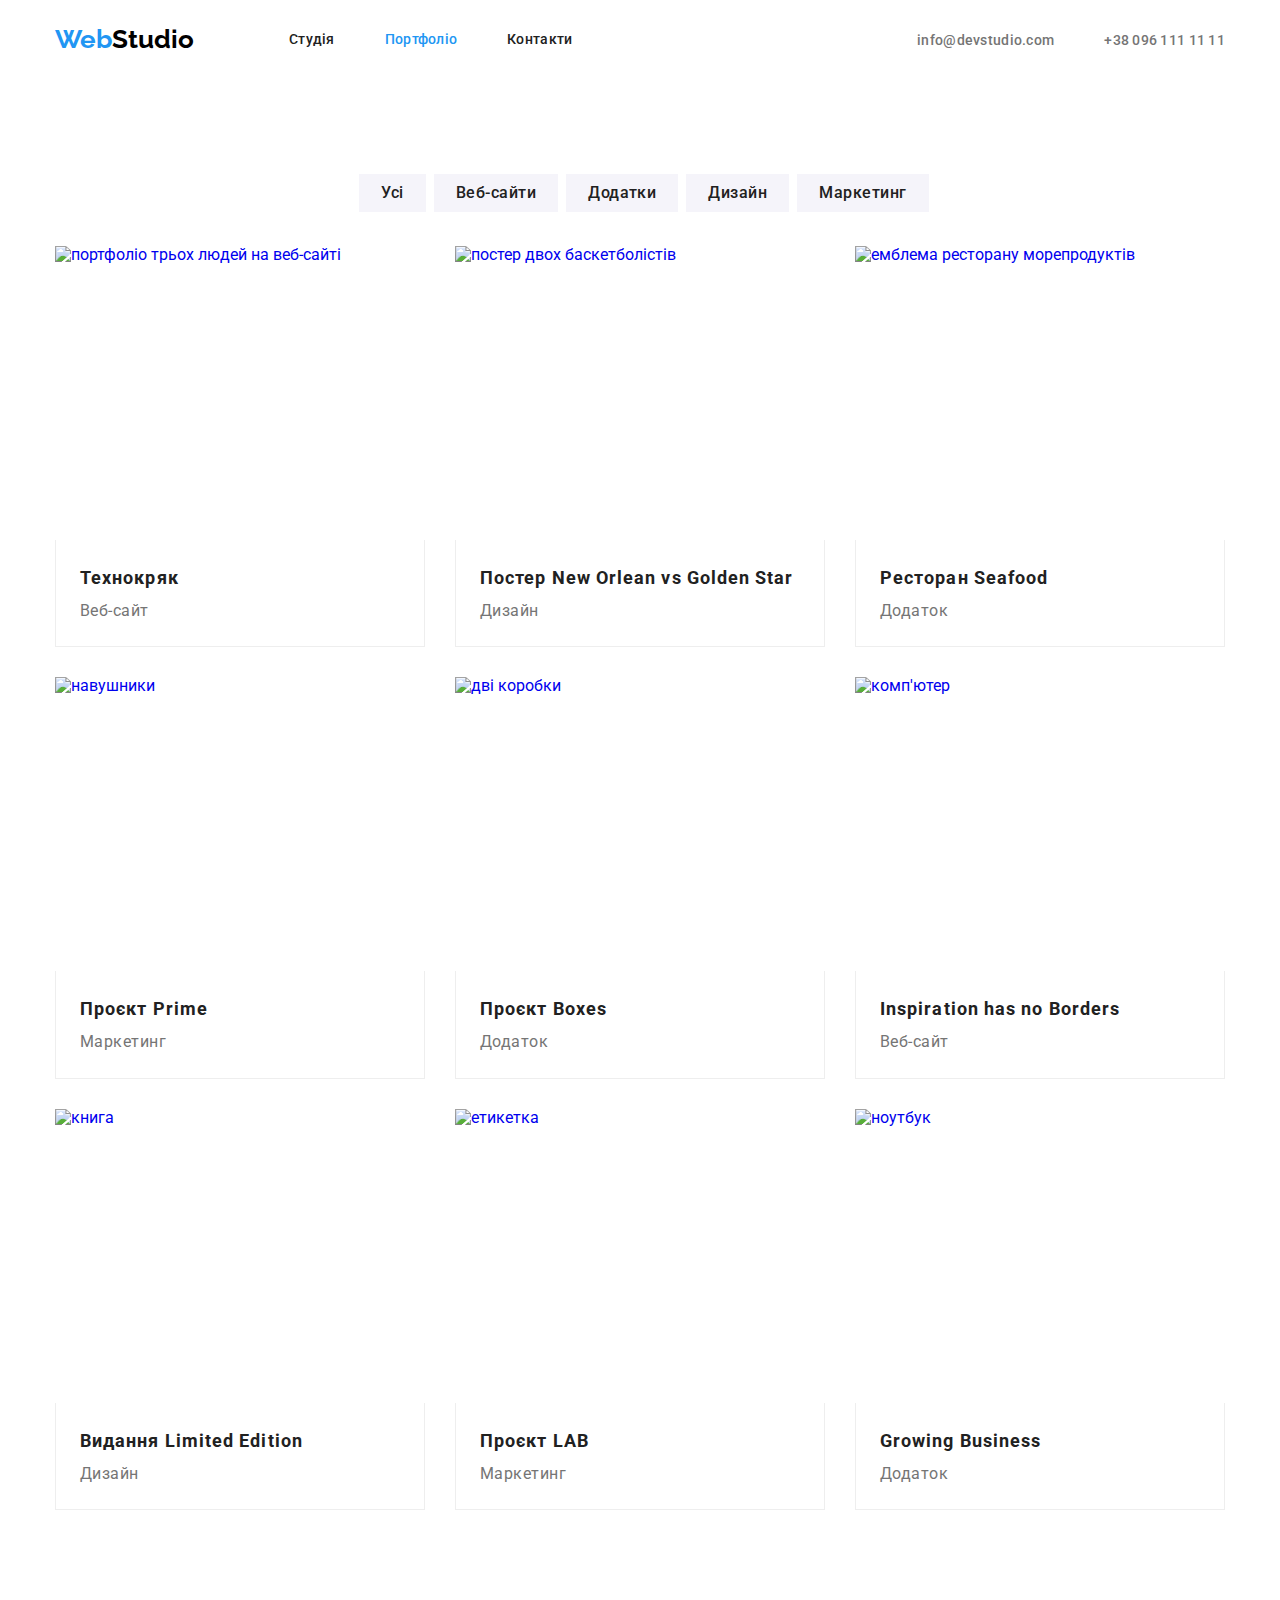
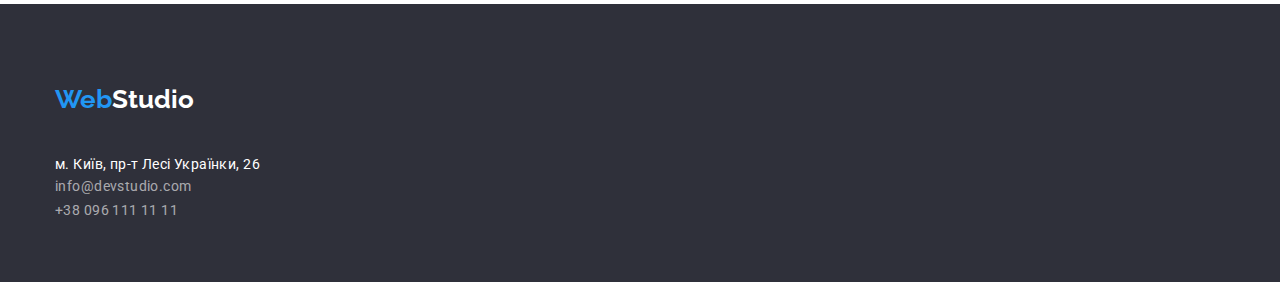
==== portfolio.html @ e8060e4e "created portfolio.html" ====
<!DOCTYPE html>
<html lang="uk">
  <head>
    <meta charset="UTF-8" />
    <meta http-equiv="X-UA-Compatible" content="IE=edge" />
    <meta name="viewport" content="width=device-width, initial-scale=1.0" />
    <link rel="preconnect" href="https://fonts.googleapis.com" />
    <link rel="preconnect" href="https://fonts.gstatic.com" crossorigin />
    <link
      href="https://fonts.googleapis.com/css2?family=Raleway:wght@700&family=Roboto:wght@400;500;700;900&display=swap"
      rel="stylesheet"
    />
    <title>Portfolio</title>
    <link
      rel="stylesheet"
      href="https://cdnjs.cloudflare.com/ajax/libs/modern-normalize/1.1.0/modern-normalize.min.css"
    />
    <link rel="stylesheet" href="./style/style.css"/>
  </head>
  <body>
    <header class="header">
      <div class="container container-header">
        <nav class="header-nav">
          <a href="./index.html" class="logo"
            >Web<span class="logo-studio">Studio</span></a
          >
          <ul class="header-list list">
            <li class="header-item">
              <a href="./index.html" class="header-link link">Студія</a>
            </li>
            <li class="header-item current">
              <a href="./portfolio.html" class="header-link link">Портфоліо</a>
            </li>
            <li class="header-item">
              <a href="" class="header-link link">Контакти</a>
            </li>
          </ul>
        </nav>
        <div class="contacts-wrap">
          <ul class="header-contact list">
            <li>
              <a href="mailto:info@devstudio.com" class="header-mail link"
                >info@devstudio.com</a
              >
            </li>
            <li>
              <a href="tel:+380961111111" class="header-tel link"
                >+38 096 111 11 11</a
              >
            </li>
          </ul>
        </div>
      </div>
    </header>
    <main>
      <section class="portfolio-list">
        <div class="container-list container">
          <ul class="buttons-list list">
            <li class="item-button">
              <button type="button" class="button button-text">Усі</button>
            </li>
            <li class="item-button">
              <button type="button" class="button button-text">
                Веб-сайти
              </button>
            </li>
            <li class="item-button">
              <button type="button" class="button button-text">Додатки</button>
            </li>
            <li class="item-button">
              <button type="button" class="button button-text">Дизайн</button>
            </li>
            <li class="item-button">
              <button type="button" class="button button-text">
                Маркетинг
              </button>
            </li>
          </ul>
          <ul class="projects-list list">
            <li class="content-list">
              <a href="#" class="list-text">
                <img
                  src="./img/technocrat.jpg"
                  alt="портфоліо трьох людей на веб-сайті"
                  width="370"
                  height="294"
                />
                <div class="project-content">
                  <h3 class="project-item">Технокряк</h3>
                  <p class="project-text">Веб-сайт</p>
                </div>
              </a>
            </li>
            <li class="content-list">
              <a href="#" class="list-text"
                ><img
                  src="./img/basketball.jpg"
                  alt="постер двох баскетболістів"
                  width="370"
                  height="294"
                />
                <div class="project-content">
                  <h3 class="project-item">Постер New Orlean vs Golden Star</h3>
                  <p class="project-text">Дизайн</p>
                </div>
              </a>
            </li>
            <li class="content-list">
              <a href="#" class="list-text"
                ><img
                  src="./img/seafood.jpg"
                  alt="емблема ресторану морепродуктів"
                  width="370"
                  height="294"
                />
                <div class="project-content">
                  <h3 class="project-item">Ресторан Seafood</h3>
                  <p class="project-text">Додаток</p>
                </div>
              </a>
            </li>
            <li class="content-list">
              <a href="#" class="list-text"
                ><img
                  src="./img/headphones.jpg"
                  alt="навушники"
                  width="370"
                  height="294"
                />
                <div class="project-content">
                  <h3 class="project-item">Проєкт Prime</h3>
                  <p class="project-text">Маркетинг</p>
                </div>
              </a>
            </li>
            <li class="content-list">
              <a href="#" class="list-text"
                ><img
                  src="./img/boxes.jpg"
                  alt="дві коробки"
                  width="370"
                  height="294"
                />
                <div class="project-content">
                  <h3 class="project-item">Проєкт Boxes</h3>
                  <p class="project-text">Додаток</p>
                </div>
              </a>
            </li>
            <li class="content-list">
              <a href="#" class="list-text"
                ><img
                  src="./img/computer.jpg"
                  alt="комп'ютер"
                  width="370"
                  height="294"
                />
                <div class="project-content">
                  <h3 class="project-item">Inspiration has no Borders</h3>
                  <p class="project-text">Веб-сайт</p>
                </div>
              </a>
            </li>
            <li class="content-list">
              <a href="#" class="list-text"
                ><img
                  src="./img/book.jpg"
                  alt="книга"
                  width="370"
                  height="294"
                />
                <div class="project-content">
                  <h3 class="project-item">Видання Limited Edition</h3>
                  <p class="project-text">Дизайн</p>
                </div>
              </a>
            </li>
            <li class="content-list">
              <a href="#" class="list-text"
                ><img
                  src="./img/label.jpg"
                  alt="етикетка"
                  width="370"
                  height="294"
                />
                <div class="project-content">
                  <h3 class="project-item">Проєкт LAB</h3>
                  <p class="project-text">Маркетинг</p>
                </div>
              </a>
            </li>
            <li class="content-list">
              <a href="#" class="list-text"
                ><img
                  src="./img/laptop.jpg"
                  alt="ноутбук"
                  width="370"
                  height="294"
                />
                <div class="project-content">
                  <h3 class="project-item">Growing Business</h3>
                  <p class="project-text">Додаток</p>
                </div>
              </a>
            </li>
          </ul>
        </div>
      </section>
    </main>
    <footer class="footer">
      <div class="container-footer container">
        <a href="./index.html" class="footer-logo"
          >Web<span class="logo-second">Studio</span></a
        >
        <address class="footer-address">
          <ul class="list">
            <li>
              <a
                href="https://www.google.com/maps/place/%D0%B1%D1%83%D0%BB.+%D0%9B%D0%B5%D1%81%D0%B8+%D0%A3%D0%BA%D1%80%D0%B0%D0%B8%D0%BD%D0%BA%D0%B8,+26,+%D0%9A%D0%B8%D0%B5%D0%B2,+02000/@50.426584,30.5341586,17z/data=!3m1!4b1!4m5!3m4!1s0x40d4cf0e033ecbe9:0x57a4dffefec77da0!8m2!3d50.4265807!4d30.538385"
                target="_blank"
                rel="noopener noreferrer nofollow"
                class="address link"
                >м. Київ, пр-т Лесі Українки, 26</a
              >
            </li>
            <li>
              <a href="mailto:info@devstudio.com" class="footer-mail link"
                >info@devstudio.com</a
              >
            </li>
            <li>
              <a href="tel:+380961111111" class="footer-tel link"
                >+38 096 111 11 11</a
              >
            </li>
          </ul>
        </address>
      </div>
    </footer>
  </body>
</html>
---- style/style.css ----
:root {
    --primary-text-color: #212121;
    --primary-title-color: #ffffff;
    --secondary-text-color: #757575;
    --accent-color: #2196f3;
    --background-color: #2f303a;
}

h1,
h2,
h3,
h4,
h5,
h6,
ul,
p {
    margin: 0;
}

ul {
    padding-left: 0;
}

body {
    font-family: "Roboto", sans-serif;
}

.list {
    list-style: none;
}

.logo {
    font-family: "Raleway", sans-serif;
    font-style: Bold;
    font-weight: 700;
    font-size: 26px;
    line-height: 1.2;
    color: #2196f3;
    text-decoration: none;
    margin-right: 95px;
    display: block;
    padding:  24px 0 25px 0;
}

.logo-studio {
    font-family: "Raleway", sans-serif;
    font-style: Bold;
    font-weight: 700;
    font-size: 26px;
    line-height: 1.2;
    color: #000000;
}

/* Header */

.header {

}

.header-nav {
    display: flex;
    align-items: center;
}

.container {
    width: 1200px;
    margin: 0 auto;
    padding-left: 15px;
    padding-right: 15px;
}

.container-header {
    display: flex;
    align-items: center;
}

.header-list {
    display: flex;
}

.header-item:not(:first-child) {
    margin-left: 50px;
}

.header-link {
    color: var(--primary-text-color);
    font-size: 14px;
    font-weight: 500;
    font-size: 14px;
    line-height: 1.1;
    letter-spacing: 0.02em;
    padding: 32px 0;
    display: block;
}

.link {
    text-decoration: none;
}

.link:hover,
.link:focus,
.current a {
    color: var(--accent-color);
}

.contacts-wrap {
    margin-left: auto;
}

.header-contact {
    display: flex;

}

.header-mail {
    font-weight: 500;
    font-size: 14px;
    line-height: 1.1;
    letter-spacing: 0.02em;
    color: var(--secondary-text-color);
    padding: 32px 0;
}

.header-tel {
    font-weight: 500;
    font-size: 14px;
    line-height: 1.1;
    letter-spacing: 0.02em;
    color: var(--secondary-text-color);
    margin-left: 50px;
    padding: 32px 0;
}

/* Hero section */

.hero {
    background-color: var(--background-color);
    padding-top: 200px;
    padding-bottom: 200px;
}

.wrapper-hero {
    display: flex;
    flex-direction: column;
    align-items: center;
}

.hero-title {
    color: var(--primary-title-color);
    font-weight: 900;
    font-size: 44px;
    line-height: 1.4;
    text-align: center;
    letter-spacing: 0.06em;
    text-transform: uppercase;
    margin-bottom: 30px;
    width: 696px;
}

.hero-button {
    background-color: var(--accent-color);
    cursor: pointer;
    border: none;
}

.hero-button:hover,
.hero-button:focus {
    background-color: #188ce8;
}

.hero-btn-text {
    color: var(--primary-title-color);
    font-weight: 700;
    font-size: 16px;
    line-height: 1.9;
    display: flex;
    align-items: center;
    text-align: center;
    letter-spacing: 0.06em;
    font-family: inherit;
    padding: 10px 32px;
}

/* Наші особливості */

.our-feauters {
    background-color: var(--primary-title-color);
    padding-top: 94px;
    padding-bottom: 94px;
}

.container-feauters {
    
}

.feauters-list {
    display: flex;
}

.feauter {
    flex-basis: calc((100%-90px) / 4)
}

.feauter:not(:first-child) {
    margin-left: 30px;
}

.visually-hidden {
    position: absolute;
    white-space: nowrap;
    width: 1px;
    height: 1px;
    overflow: hidden;
    border: 0;
    padding: 0;
    clip: rect(0 0 0 0);
    clip-path: inset(50%);
    margin: -1px;
}

.feautrs-item {
    color: var(--primary-text-color);
    font-weight: 700;
    font-size: 14px;
    line-height: 1.1;
    letter-spacing: 0.03em;
    text-transform: uppercase;
    margin-bottom: 10px;
}

.feauters-text {
    color: var(--secondary-text-color);
    font-weight: 400;
    font-size: 14px;
    line-height: 1.7;
    letter-spacing: 0.03em;
}

/* Чим ми займаємось */

.gallery-item {
    color: var(--primary-text-color);
    font-weight: 700;
    font-size: 36px;
    line-height: 1.2;
    text-align: center;
    letter-spacing: 0.03em;
    margin-bottom: 50px;
}

.gallery-img {
    flex-basis: calc((100%-60px) / 3);
}

.gallery-img:not(:first-child) {
    margin-left: 30px;
}

.container-gallery {
    padding-bottom: 94px;
}

.list-gallery {
    display: flex;
}

/* Наша команда */
.team {
    background-color: #f5f4fa;
}

.container-team {}

.team-section {
    display: flex;
    padding-bottom: 94px;
}

.our-team {
    color: var(--primary-text-color);
    font-weight: 700;
    font-size: 36px;
    line-height: 1.2;
    text-align: center;
    letter-spacing: 0.03em;
    padding-bottom: 50px;
}

.team-item {
    font-weight: 500;
    font-size: 16px;
    line-height: 1.2;
    margin-bottom: 10px;
}

.team-text {
    color: var(--secondary-text-color);
    font-weight: 400;
    font-size: 16px;
    line-height: 1.2;
    letter-spacing: 0.03em;
}

.team-list {
    background-color: #ffffff;
    flex-basis: calc((100%-90px) / 4);
    box-shadow: 0px 1px 3px rgba(0, 0, 0, 0.12), 0px 1px 1px rgba(0, 0, 0, 0.14), 0px 2px 1px rgba(0, 0, 0, 0.2);
    border-radius: 0px 0px 4px 4px;
    display: flex;
    flex-direction: column;
    align-items: center;
}

.team-list:not(:first-child) {
    margin-left: 30px;
}

.team-content {
    padding: 30px 0;
    text-align: center;
}

/* Footer */

.footer {
    background-color: var(--background-color);
    padding: 60px 0;
}

.container-footer {
    
}

.footer-logo {
    font-family: "Raleway", sans-serif;
    font-style: Bold;
    font-weight: 700;
    font-size: 26px;
    line-height: 1.2;
    color: #2196f3;
    text-decoration: none;
    display: inline-block;
    margin: 20px 0;
}

.logo-second {
    font-family: "Raleway", sans-serif;
    font-style: Bold;
    font-weight: 700;
    font-size: 26px;
    line-height: 1.2;
    color: #ffffff;
}

.address {
    color: #ffffff;
    font-style: normal;
    font-weight: 400;
    font-size: 14px;
    line-height: 1.2;
    letter-spacing: 0.03em;
}

.footer-address {
    margin-top: 20px;
}

.footer-mail,
.footer-tel {
    font-style: normal;
    font-weight: 400;
    font-size: 14px;
    line-height: 24px;
    letter-spacing: 0.03em;
    color: rgba(255, 255, 255, 0.6);
}

/* Портфоліо */

.portfolio-list {
    padding: 94px 0;
}

.button {
    background: #f5f4fa;
    border: none;
    cursor: pointer;
    margin-left: 8px;
}

.buttons-list {
    display: flex;
    justify-content: center;
    margin-bottom: 34px;
}

.projects-list {
    display: flex;
    flex-wrap: wrap;
    margin-right: -30px;
    margin-bottom: -30px;
}

.content-list {
    flex-basis: calc(100% / 3 -30px);
    margin-bottom: 30px;
   margin-right: 30px;
}

.button-text {
    font-family: inherit;
    font-weight: 500;
    font-size: 16px;
    line-height: 1.6;
    letter-spacing: 0.03em;
    color: var(--primary-text-color);
    padding: 6px 22px;
}

.project-item {
    color: var(--primary-text-color);
    font-weight: 700;
    font-size: 18px;
    line-height: 2;
    letter-spacing: 0.06em;
}

.project-text {
    color: var(--secondary-text-color);
    font-weight: 400;
    font-size: 16px;
    line-height: 1.9;
    letter-spacing: 0.03em;
}

.button:hover,
.button:focus {
    background: var(--accent-color);
    color: var(--primary-title-color);
}

.list-text {
    text-decoration: none;
}

img {
    display: block;
    max-width: 100%;
}

.project-content {
    padding: 20px 24px;
    border: 1px solid #EEEEEE;
    border-top: none;
}
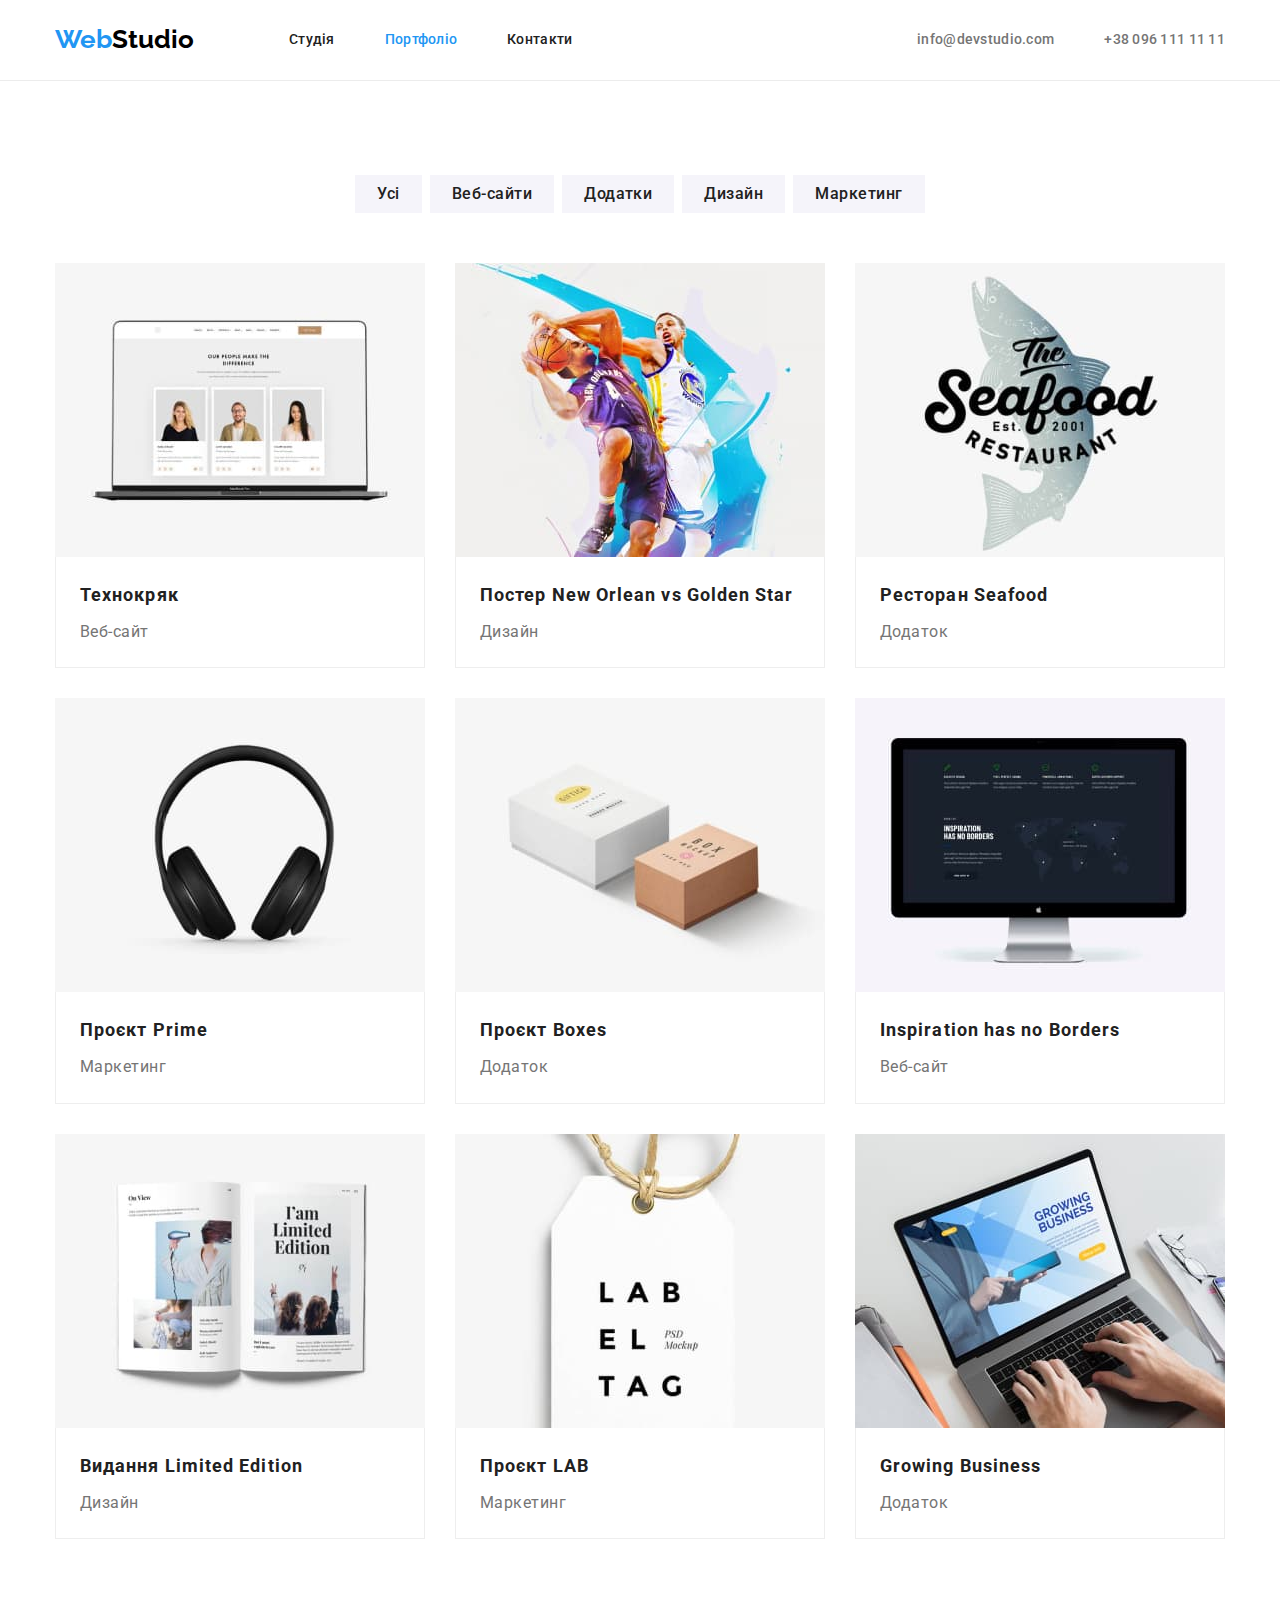
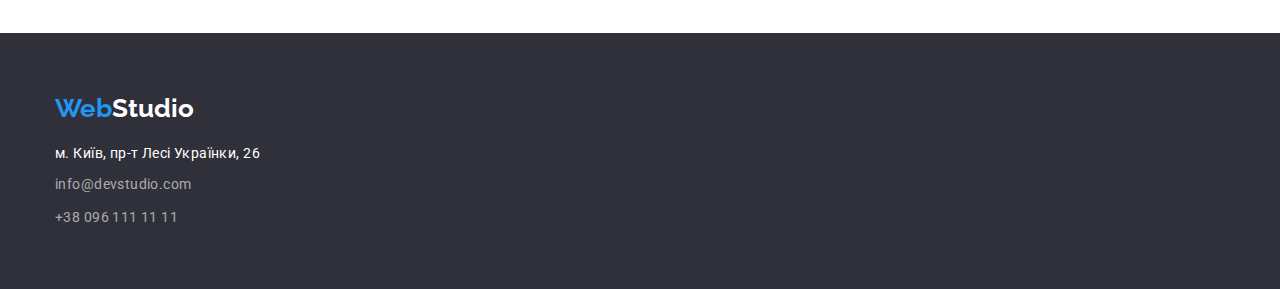
==== commit 3fe90828: "added  new classes" ====
--- a/portfolio.html
+++ b/portfolio.html
@@ -1,4 +1,4 @@
-<!DOCTYPE html>
+ <!DOCTYPE html>
 <html lang="uk">
   <head>
     <meta charset="UTF-8" />
@@ -214,7 +214,7 @@
         >
         <address class="footer-address">
           <ul class="list">
-            <li>
+            <li class="address-list">
               <a
                 href="https://www.google.com/maps/place/%D0%B1%D1%83%D0%BB.+%D0%9B%D0%B5%D1%81%D0%B8+%D0%A3%D0%BA%D1%80%D0%B0%D0%B8%D0%BD%D0%BA%D0%B8,+26,+%D0%9A%D0%B8%D0%B5%D0%B2,+02000/@50.426584,30.5341586,17z/data=!3m1!4b1!4m5!3m4!1s0x40d4cf0e033ecbe9:0x57a4dffefec77da0!8m2!3d50.4265807!4d30.538385"
                 target="_blank"
@@ -223,12 +223,12 @@
                 >м. Київ, пр-т Лесі Українки, 26</a
               >
             </li>
-            <li>
+            <li class="address-list">
               <a href="mailto:info@devstudio.com" class="footer-mail link"
                 >info@devstudio.com</a
               >
             </li>
-            <li>
+            <li class="address-list">
               <a href="tel:+380961111111" class="footer-tel link"
                 >+38 096 111 11 11</a
               >
--- a/style/style.css
+++ b/style/style.css
@@ -39,7 +39,7 @@
     text-decoration: none;
     margin-right: 95px;
     display: block;
-    padding:  24px 0 25px 0;
+    padding: 24px 0 25px 0;
 }
 
 .logo-studio {
@@ -54,11 +54,11 @@
 /* Header */
 
 .header {
-
+    border-bottom: 1px solid #ECECEC;
 }
 
 .header-nav {
-    display: flex;
+    display: flex; 
     align-items: center;
 }
 
@@ -119,6 +119,7 @@
     letter-spacing: 0.02em;
     color: var(--secondary-text-color);
     padding: 32px 0;
+    display: block;
 }
 
 .header-tel {
@@ -129,6 +130,7 @@
     color: var(--secondary-text-color);
     margin-left: 50px;
     padding: 32px 0;
+    display: block;
 }
 
 /* Hero section */
@@ -137,12 +139,17 @@
     background-color: var(--background-color);
     padding-top: 200px;
     padding-bottom: 200px;
+    background-image: linear-gradient(rgba(47, 48, 58, 0.4), rgba(47, 48, 58, 0.4)), url(../img/hero/Img.jpg);
+    background-repeat: no-repeat;
+    background-size: cover;
+    
 }
 
 .wrapper-hero {
     display: flex;
     flex-direction: column;
     align-items: center;
+   
 }
 
 .hero-title {
@@ -173,9 +180,6 @@
     font-weight: 700;
     font-size: 16px;
     line-height: 1.9;
-    display: flex;
-    align-items: center;
-    text-align: center;
     letter-spacing: 0.06em;
     font-family: inherit;
     padding: 10px 32px;
@@ -189,9 +193,7 @@
     padding-bottom: 94px;
 }
 
-.container-feauters {
-    
-}
+.container-feauters {}
 
 .feauters-list {
     display: flex;
@@ -267,13 +269,13 @@
 /* Наша команда */
 .team {
     background-color: #f5f4fa;
-}
-
-.container-team {}
+    padding: 94px 0;
+}
+
+
 
 .team-section {
     display: flex;
-    padding-bottom: 94px;
 }
 
 .our-team {
@@ -283,7 +285,7 @@
     line-height: 1.2;
     text-align: center;
     letter-spacing: 0.03em;
-    padding-bottom: 50px;
+    margin-bottom: 50px;
 }
 
 .team-item {
@@ -299,6 +301,28 @@
     font-size: 16px;
     line-height: 1.2;
     letter-spacing: 0.03em;
+    margin-bottom: 16px;
+}
+
+
+.our-team-social {
+display: flex;
+gap: 10px;
+}
+
+.social-link{ 
+    background: #f5d0d0;
+    border-radius: 50%;
+    display: flex;
+    justify-content: center;
+width: 44px;
+height: 44px;
+}
+
+.icon-link {
+    width: 20px;
+    height: 20px;
+    display: inline-block;
 }
 
 .team-list {
@@ -327,25 +351,23 @@
     padding: 60px 0;
 }
 
-.container-footer {
-    
-}
+.address-list:not(:first-child) {
+    margin-top: 9px;
+} 
 
 .footer-logo {
     font-family: "Raleway", sans-serif;
-    font-style: Bold;
     font-weight: 700;
     font-size: 26px;
     line-height: 1.2;
-    color: #2196f3;
+    color: var(--accent-color);
     text-decoration: none;
     display: inline-block;
-    margin: 20px 0;
+
 }
 
 .logo-second {
     font-family: "Raleway", sans-serif;
-    font-style: Bold;
     font-weight: 700;
     font-size: 26px;
     line-height: 1.2;
@@ -375,6 +397,7 @@
     color: rgba(255, 255, 255, 0.6);
 }
 
+
 /* Портфоліо */
 
 .portfolio-list {
@@ -385,26 +408,26 @@
     background: #f5f4fa;
     border: none;
     cursor: pointer;
-    margin-left: 8px;
-}
+}
+
+.item-button:not(:first-child) {
+    margin-left: 8px
+}       
 
 .buttons-list {
     display: flex;
     justify-content: center;
-    margin-bottom: 34px;
+    margin-bottom: 50px;
 }
 
 .projects-list {
     display: flex;
     flex-wrap: wrap;
-    margin-right: -30px;
-    margin-bottom: -30px;
+    gap: 30px;
 }
 
 .content-list {
-    flex-basis: calc(100% / 3 -30px);
-    margin-bottom: 30px;
-   margin-right: 30px;
+    
 }
 
 .button-text {
@@ -423,6 +446,7 @@
     font-size: 18px;
     line-height: 2;
     letter-spacing: 0.06em;
+    margin-bottom: 4px;
 }
 
 .project-text {
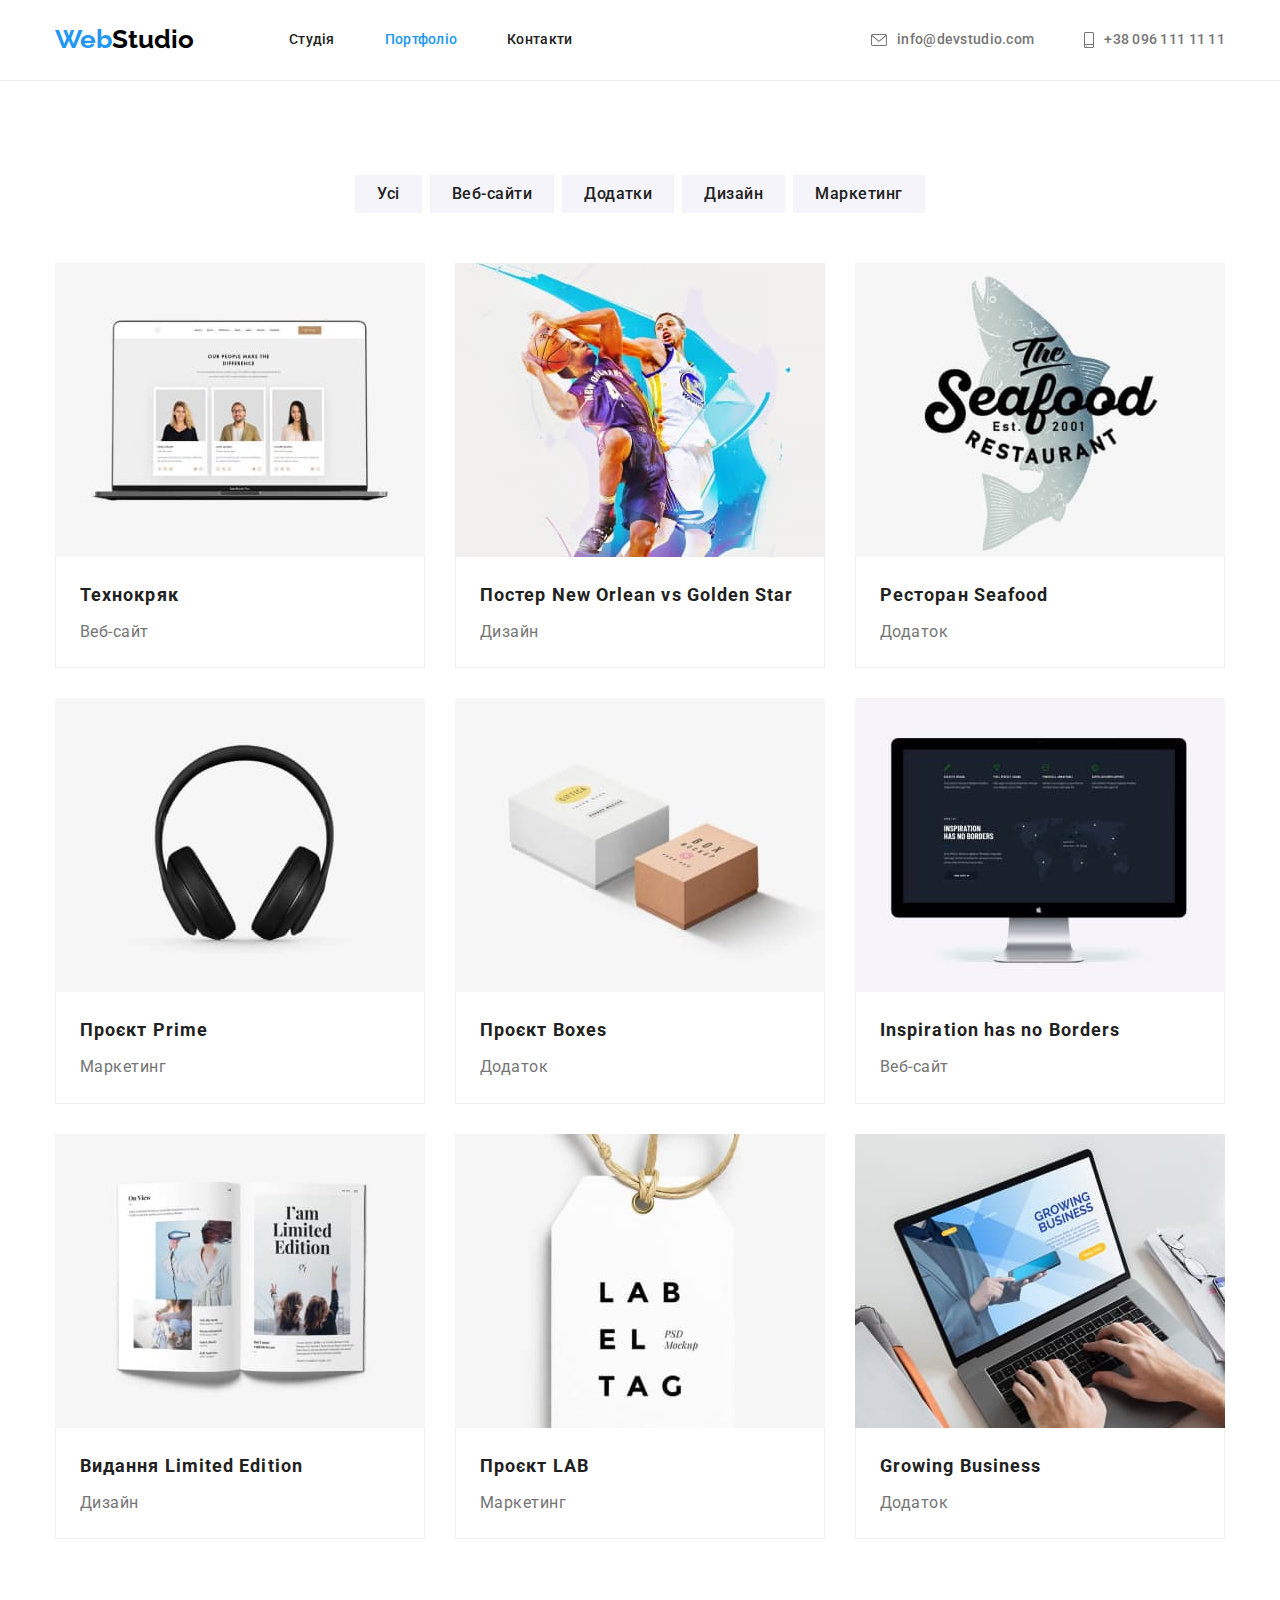
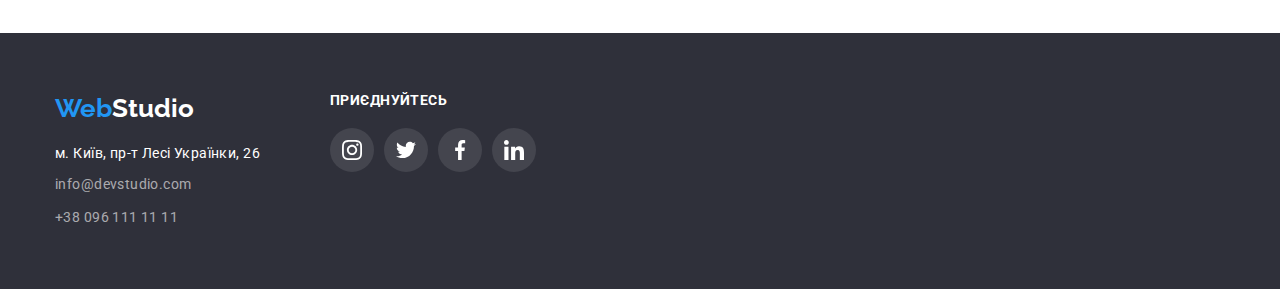
==== commit 518bd709: "update portfolio.html" ====
--- a/portfolio.html
+++ b/portfolio.html
@@ -1,4 +1,4 @@
- <!DOCTYPE html>
+<!DOCTYPE html>
 <html lang="uk">
   <head>
     <meta charset="UTF-8" />
@@ -15,7 +15,7 @@
       rel="stylesheet"
       href="https://cdnjs.cloudflare.com/ajax/libs/modern-normalize/1.1.0/modern-normalize.min.css"
     />
-    <link rel="stylesheet" href="./style/style.css"/>
+    <link rel="stylesheet" href="./style/style.css" />
   </head>
   <body>
     <header class="header">
@@ -38,15 +38,21 @@
         </nav>
         <div class="contacts-wrap">
           <ul class="header-contact list">
-            <li>
-              <a href="mailto:info@devstudio.com" class="header-mail link"
-                >info@devstudio.com</a
-              >
-            </li>
-            <li>
-              <a href="tel:+380961111111" class="header-tel link"
-                >+38 096 111 11 11</a
-              >
+            <li class="contact-list">
+              <div class="contact-icon">
+                <a href="mailto:info@devstudio.com" class="header-mail link"
+                  ><svg class="mail" width="16" height="12">
+                    <use href="./img/sprite.svg#icon-mail"></use></svg> info@devstudio.com</a
+                >
+              </div>
+            </li>
+            <li class="contact-list">
+              <div class="">
+                <a href="tel:+380961111111" class="header-tel link"
+                  ><svg class="telephone" width="10" height="16">
+                    <use href="./img/sprite.svg#icon-smartphone"></use></svg> +38 096 111 11 11</a
+                >
+              </div>
             </li>
           </ul>
         </div>
@@ -208,34 +214,68 @@
       </section>
     </main>
     <footer class="footer">
-      <div class="container-footer container">
-        <a href="./index.html" class="footer-logo"
-          >Web<span class="logo-second">Studio</span></a
-        >
-        <address class="footer-address">
-          <ul class="list">
-            <li class="address-list">
-              <a
-                href="https://www.google.com/maps/place/%D0%B1%D1%83%D0%BB.+%D0%9B%D0%B5%D1%81%D0%B8+%D0%A3%D0%BA%D1%80%D0%B0%D0%B8%D0%BD%D0%BA%D0%B8,+26,+%D0%9A%D0%B8%D0%B5%D0%B2,+02000/@50.426584,30.5341586,17z/data=!3m1!4b1!4m5!3m4!1s0x40d4cf0e033ecbe9:0x57a4dffefec77da0!8m2!3d50.4265807!4d30.538385"
-                target="_blank"
-                rel="noopener noreferrer nofollow"
-                class="address link"
-                >м. Київ, пр-т Лесі Українки, 26</a
-              >
-            </li>
-            <li class="address-list">
-              <a href="mailto:info@devstudio.com" class="footer-mail link"
-                >info@devstudio.com</a
-              >
-            </li>
-            <li class="address-list">
-              <a href="tel:+380961111111" class="footer-tel link"
-                >+38 096 111 11 11</a
-              >
-            </li>
-          </ul>
-        </address>
+      <div class="footer-list  container">
+        <div class="container-footer">
+          <a href="./index.html" class="footer-logo"
+            >Web<span class="logo-second">Studio</span></a
+          >
+          <address class="footer-address">
+            <ul class="list">
+              <li class="address-list">
+                <a
+                  href="https://www.google.com/maps/place/%D0%B1%D1%83%D0%BB.+%D0%9B%D0%B5%D1%81%D0%B8+%D0%A3%D0%BA%D1%80%D0%B0%D0%B8%D0%BD%D0%BA%D0%B8,+26,+%D0%9A%D0%B8%D0%B5%D0%B2,+02000/@50.426584,30.5341586,17z/data=!3m1!4b1!4m5!3m4!1s0x40d4cf0e033ecbe9:0x57a4dffefec77da0!8m2!3d50.4265807!4d30.538385"
+                  target="_blank"
+                  rel="noopener noreferrer nofollow"
+                  class="address link"
+                  >м. Київ, пр-т Лесі Українки, 26</a
+                >
+              </li>
+              <li class="address-list">
+                <a href="mailto:info@devstudio.com" class="footer-mail link"
+                  >info@devstudio.com</a
+                >
+              </li>
+              <li class="address-list">
+                <a href="tel:+380961111111" class="footer-tel link"
+                  >+38 096 111 11 11</a
+                >
+              </li>
+            </ul>
+          </address>
+        </div>
+        <div class="join-in">
+        <p class="item-svg">Приєднуйтесь</p>
+        <ul class="join list">
+          <li class="">
+            <a href="" class="join-link">
+              <svg class="join-icon">
+                <use href="./img/sprite.svg#icon-instagram"></use>
+              </svg>
+            </a>
+          </li>
+          <li class="">
+            <a href="" class="join-link">
+              <svg class="join-icon">
+                <use href="./img/sprite.svg#icon-twitter"></use>
+              </svg>
+            </a>
+          </li>
+          <li class="">
+            <a href="" class="join-link">
+              <svg class="join-icon">
+                <use href="./img/sprite.svg#icon-facebook"></use>
+              </svg>
+            </a>
+          </li>
+          <li class="">
+            <a href="" class="join-link"
+              ><svg class="join-icon">
+                <use href="./img/sprite.svg#icon-linkedin"></use></svg> 
+            </a>
+          </li>
+        </ul>
       </div>
+    </div>
     </footer>
   </body>
 </html>
--- a/style/style.css
+++ b/style/style.css
@@ -54,11 +54,11 @@
 /* Header */
 
 .header {
-    border-bottom: 1px solid #ECECEC;
+    border-bottom: 1px solid #ececec;
 }
 
 .header-nav {
-    display: flex; 
+    display: flex;
     align-items: center;
 }
 
@@ -109,7 +109,6 @@
 
 .header-contact {
     display: flex;
-
 }
 
 .header-mail {
@@ -119,7 +118,8 @@
     letter-spacing: 0.02em;
     color: var(--secondary-text-color);
     padding: 32px 0;
-    display: block;
+    display: inline-flex;
+    align-items: center;
 }
 
 .header-tel {
@@ -130,7 +130,18 @@
     color: var(--secondary-text-color);
     margin-left: 50px;
     padding: 32px 0;
-    display: block;
+    display: inline-flex;
+    align-items: center;
+}
+
+.mail,
+.telephone {
+    margin-right: 10px;
+    fill: var(--secondary-text-color);
+}
+
+.link:hover svg {
+    fill: var(--accent-color);
 }
 
 /* Hero section */
@@ -139,17 +150,17 @@
     background-color: var(--background-color);
     padding-top: 200px;
     padding-bottom: 200px;
-    background-image: linear-gradient(rgba(47, 48, 58, 0.4), rgba(47, 48, 58, 0.4)), url(../img/hero/Img.jpg);
+    background-image: linear-gradient(rgba(47, 48, 58, 0.4),
+            rgba(47, 48, 58, 0.4)),
+        url(../img/hero/Img.jpg);
     background-repeat: no-repeat;
     background-size: cover;
-    
 }
 
 .wrapper-hero {
     display: flex;
     flex-direction: column;
     align-items: center;
-   
 }
 
 .hero-title {
@@ -193,14 +204,12 @@
     padding-bottom: 94px;
 }
 
-.container-feauters {}
-
 .feauters-list {
     display: flex;
 }
 
 .feauter {
-    flex-basis: calc((100%-90px) / 4)
+    flex-basis: calc((100%-90px) / 4);
 }
 
 .feauter:not(:first-child) {
@@ -220,6 +229,21 @@
     margin: -1px;
 }
 
+.feauter-container {
+    width: 270px;
+    height: 120px;
+    background-color: #f5f4fa;
+    margin-bottom: 30px;
+    justify-content: center;
+    align-items: center;
+    display: flex;
+}
+
+.feauter-icon {
+    width: 70px;
+    height: 70px;
+}
+
 .feautrs-item {
     color: var(--primary-text-color);
     font-weight: 700;
@@ -272,8 +296,6 @@
     padding: 94px 0;
 }
 
-
-
 .team-section {
     display: flex;
 }
@@ -304,19 +326,26 @@
     margin-bottom: 16px;
 }
 
-
 .our-team-social {
-display: flex;
-gap: 10px;
-}
-
-.social-link{ 
-    background: #f5d0d0;
+    display: flex;
+    gap: 10px;
+}
+
+.social-link {
+    background: #ffffff;
     border-radius: 50%;
     display: flex;
     justify-content: center;
-width: 44px;
-height: 44px;
+    width: 44px;
+    height: 44px;
+    align-items: center;
+    fill: #afb1b8;
+}
+
+.social-link:focus,
+.social-link:hover {
+    background-color: var(--accent-color);
+    fill: #ffffff;
 }
 
 .icon-link {
@@ -328,7 +357,8 @@
 .team-list {
     background-color: #ffffff;
     flex-basis: calc((100%-90px) / 4);
-    box-shadow: 0px 1px 3px rgba(0, 0, 0, 0.12), 0px 1px 1px rgba(0, 0, 0, 0.14), 0px 2px 1px rgba(0, 0, 0, 0.2);
+    box-shadow: 0px 1px 3px rgba(0, 0, 0, 0.12), 0px 1px 1px rgba(0, 0, 0, 0.14),
+        0px 2px 1px rgba(0, 0, 0, 0.2);
     border-radius: 0px 0px 4px 4px;
     display: flex;
     flex-direction: column;
@@ -344,6 +374,67 @@
     text-align: center;
 }
 
+/* Regular customers */
+
+.item-clients {
+    color: var(--primary-text-color);
+    font-weight: 700;
+    font-size: 36px;
+    line-height: 1.2;
+    text-align: center;
+    letter-spacing: 0.03em;
+    margin-top: 94px;
+    margin-bottom: 50px;
+}
+
+.logo-list {
+    display: inline-flex;
+    margin-bottom: 94px;
+}
+
+.border-logo {
+    border: 1px solid #AFB1B8;
+    width: 170px;
+    height: 92px;
+    cursor: pointer;
+    border-radius: 4px;
+    display: inline-flex;
+    justify-content: center;
+    align-items: center;
+}
+
+.border-logo:not(:first-child) {
+    margin-left: 30px;
+}
+
+.border-logo:hover,
+.border-logo:focus {
+    border-color:var(--accent-color);
+}
+
+.link-logo {
+    display: inline-flex;
+    width: 106px;
+    height: 92px;
+}
+
+.icon-logo:hover,
+.icon-logo:focus {
+    fill: var(--accent-color);
+}
+
+.icon-logo {
+    height: 92px;
+    width: 106px;
+    fill: #AFB1B8;
+}
+
+.join-icon {
+    width: 20px;
+    height: 20px;
+    display: inline-block;
+}
+
 /* Footer */
 
 .footer {
@@ -351,9 +442,13 @@
     padding: 60px 0;
 }
 
+.footer-list {
+    display: flex;
+}
+
 .address-list:not(:first-child) {
     margin-top: 9px;
-} 
+}
 
 .footer-logo {
     font-family: "Raleway", sans-serif;
@@ -363,7 +458,6 @@
     color: var(--accent-color);
     text-decoration: none;
     display: inline-block;
-
 }
 
 .logo-second {
@@ -397,6 +491,50 @@
     color: rgba(255, 255, 255, 0.6);
 }
 
+.join-in {
+
+margin-left: 70px;
+}
+
+.join {
+    display: flex;
+    gap: 10px;
+}
+
+.join-link {
+    background: rgb(255, 255, 255, 10%);
+    border-radius: 50%;
+    display: flex;
+    justify-content: center;
+    width: 44px;
+    height: 44px;
+    align-items: center;
+    fill: #ffffff;
+}
+
+.join-link:focus,
+.join-link:hover {
+    background-color: var(--accent-color);
+    fill: #ffffff;
+}
+
+.item-svg {
+    font-weight: 700;
+font-size: 14px;
+line-height: 1.1;
+letter-spacing: 0.03em;
+text-transform: uppercase;
+color: #FFFFFF;
+margin-bottom: 20px;
+}
+
+/* color: var(--primary-text-color);
+font-weight: 700;
+font-size: 36px;
+line-height: 1.2;
+text-align: center;
+letter-spacing: 0.03em;
+margin-bottom: 50px; */
 
 /* Портфоліо */
 
@@ -411,8 +549,8 @@
 }
 
 .item-button:not(:first-child) {
-    margin-left: 8px
-}       
+    margin-left: 8px;
+}
 
 .buttons-list {
     display: flex;
@@ -424,10 +562,6 @@
     display: flex;
     flex-wrap: wrap;
     gap: 30px;
-}
-
-.content-list {
-    
 }
 
 .button-text {
@@ -465,6 +599,12 @@
 
 .list-text {
     text-decoration: none;
+    display: block;
+}
+
+.list-text:hover,
+.list-text:focus {
+     box-shadow: 0px 1px 1px rgba(0, 0, 0, 0.12), 0px 4px 4px rgba(0, 0, 0, 0.06), 1px 4px 6px rgba(0, 0, 0, 0.16);
 }
 
 img {
@@ -474,6 +614,6 @@
 
 .project-content {
     padding: 20px 24px;
-    border: 1px solid #EEEEEE;
+    border: 1px solid #eeeeee;
     border-top: none;
 }